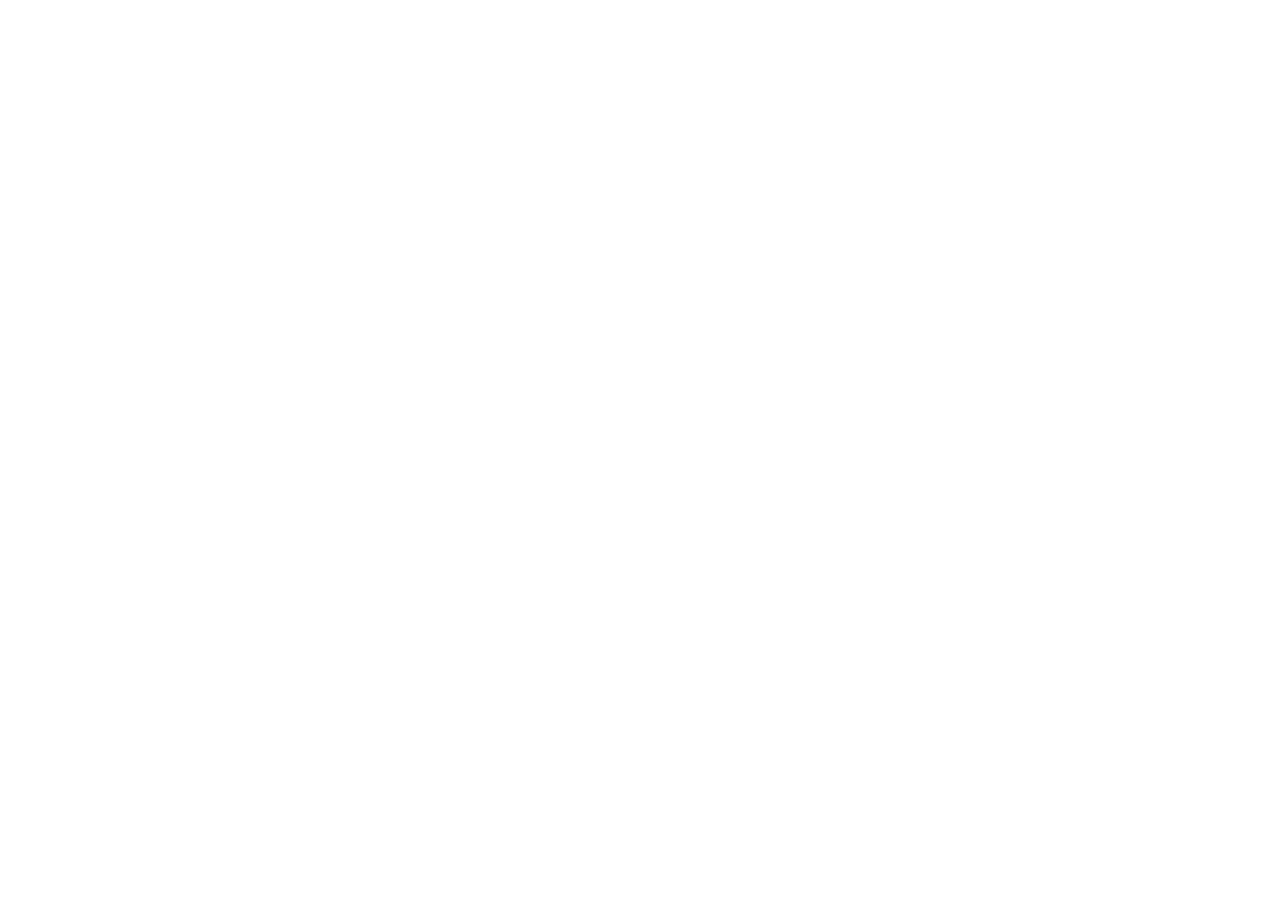
==== index.html @ c9246dcb "Initial commit" ====
<!DOCTYPE html>
<html lang="en">
  <head>
    <meta charset="UTF-8" />
    <meta http-equiv="X-UA-Compatible" content="IE=edge" />
    <meta name="viewport" content="width=device-width, initial-scale=1.0" />

    <!-- FONTES -->
    <link rel="preconnect" href="https://fonts.googleapis.com" />
    <link rel="preconnect" href="https://fonts.gstatic.com" crossorigin />
    <link
      href="https://fonts.googleapis.com/css2?family=Inter:wght@100;200;300;400;500;600;700;800;900&display=swap"
      rel="stylesheet"
    />

    <title>Git Search</title>
  </head>
  <body>

    <script type="module" src="./src/scripts/index.js"></script>
  </body>
</html>
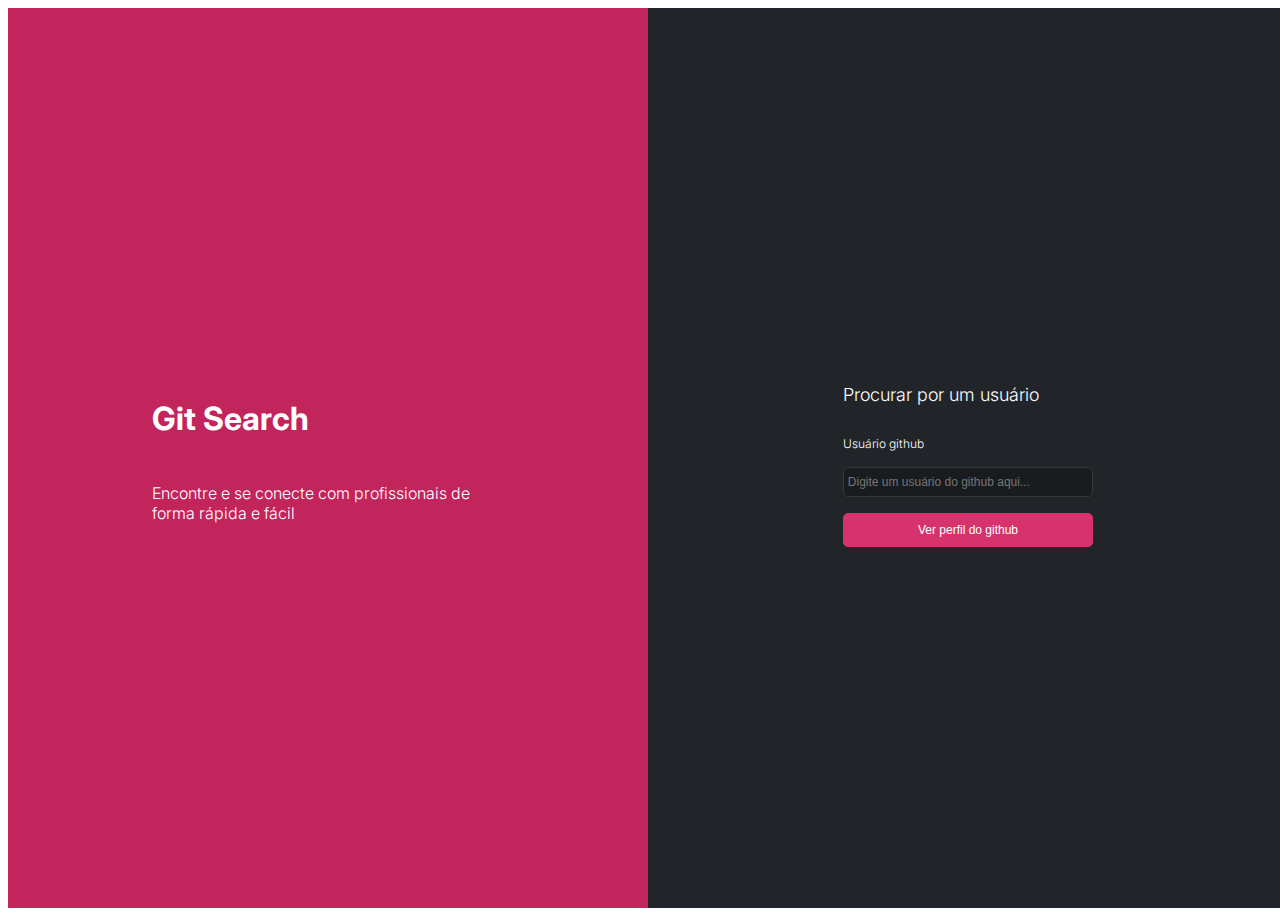
==== commit 3592583c: "render search com problema" ====
--- a/index.html
+++ b/index.html
@@ -1,22 +1,41 @@
 <!DOCTYPE html>
 <html lang="en">
-  <head>
-    <meta charset="UTF-8" />
-    <meta http-equiv="X-UA-Compatible" content="IE=edge" />
-    <meta name="viewport" content="width=device-width, initial-scale=1.0" />
 
-    <!-- FONTES -->
-    <link rel="preconnect" href="https://fonts.googleapis.com" />
-    <link rel="preconnect" href="https://fonts.gstatic.com" crossorigin />
-    <link
-      href="https://fonts.googleapis.com/css2?family=Inter:wght@100;200;300;400;500;600;700;800;900&display=swap"
-      rel="stylesheet"
-    />
+<head>
+  <meta charset="UTF-8" />
+  <meta http-equiv="X-UA-Compatible" content="IE=edge" />
+  <meta name="viewport" content="width=device-width, initial-scale=1.0" />
 
-    <title>Git Search</title>
-  </head>
-  <body>
+  <!-- FONTES -->
+  <link rel="preconnect" href="https://fonts.googleapis.com" />
+  <link rel="preconnect" href="https://fonts.gstatic.com" crossorigin />
+  <link href="https://fonts.googleapis.com/css2?family=Inter:wght@100;200;300;400;500;600;700;800;900&display=swap"
+    rel="stylesheet" />
 
-    <script type="module" src="./src/scripts/index.js"></script>
-  </body>
-</html>
+    <!-- CSS -->
+    <link rel="stylesheet" href="./src/styles/globalStyles.css">
+    <link rel="stylesheet" href="./src/styles/index.css">
+
+  <title>Git Search</title>
+</head>
+
+<body>
+  <main>
+    <div class="slogan__container">
+      <h1>Git Search</h1>
+      <p>Encontre e se conecte com profissionais de forma rápida e fácil</p>
+    </div>
+    <div class="form__container">
+      <div class="align__itens">
+        <h2>Procurar por um usuário</h2>
+        <span>Usuário github</span>
+        <input class="user__input" type="text" placeholder="Digite um usuário do github aqui...">
+        <button class="user__button">Ver perfil do github</button>
+      </div>
+    </div>
+  </main>
+  <script type="module" src="./src/scripts/index.js"></script>
+  <script type="module" src="./src/scripts/requests.js"></script>
+</body>
+
+</html>--- a/src/styles/globalStyles.css
+++ b/src/styles/globalStyles.css
@@ -0,0 +1,12 @@
+:root {
+  --color-brand-1: #c2255c;
+  --color-brand-2: #d6336c;
+  --color-grey-1: #191c1f;
+  --color-grey-2: #212529;
+  --color-grey-3: #33363a;
+  --color-grey-4: #373b3e;
+  --color-grey-6: #a6a8a9;
+  --color-grey-7: #ffffff;
+  --color-alert: #c22554;
+  --font-primary: "Inter", sans-serif;
+}
--- a/src/styles/index.css
+++ b/src/styles/index.css
@@ -0,0 +1,115 @@
+main {
+    display: flex;
+    justify-content: center;
+    align-items: center;
+
+    width: 100vw;
+    height: 100vh;
+
+    margin: 0;
+    padding: 0;
+
+    font-family: var(--font-primary);
+}
+
+.slogan__container {
+    background-color: var(--color-brand-1);
+
+    width: 50%;
+    height: 100%;
+
+    display: flex;
+    flex-direction: column;
+    gap: .5rem;
+
+    justify-content: center;
+    align-items: center;
+
+    color: var(--color-grey-7);
+
+}
+
+.slogan__container>h1,
+p {
+    width: 22rem;
+}
+
+.slogan__container>p {
+    font-weight: 300;
+}
+
+.form__container {
+    background-color: var(--color-grey-2);
+
+    width: 50%;
+    height: 100%;
+
+
+    display: flex;
+
+    justify-content: center;
+    align-items: center;
+
+    color: var(--color-grey-7);
+}
+
+.align__itens {
+    display: flex;
+    flex-direction: column;
+    gap: 1rem;
+
+}
+
+.align__itens>h2 {
+    font-size: 1.125rem;
+
+    font-weight: 300;
+}
+
+.align__itens>span {
+    font-size: .75rem;
+
+    font-weight: 300;
+}
+
+.align__itens>input {
+    width: 15rem;
+    height: 1.2rem;
+
+    font-size: .75rem;
+
+    font-weight: 300;
+
+    background-color: var(--color-grey-1);
+
+    border: solid 1px rgba(255, 255, 255, 0.12);
+
+    padding: .25rem;
+
+    border-radius: 0.31rem;
+}
+
+.align__itens>button {
+    width: 15.65rem;
+    height: .8rem;
+
+    font-size: .75rem;
+
+    font-weight: 300;
+
+    background-color: var(--color-brand-2);
+
+    border: solid 1px var(--color-brand-2);
+
+    color: var(--color-grey-7);
+
+    padding: 1rem;
+
+    border-radius: 0.31rem;
+
+    display: flex;
+    justify-content: center;
+    align-items: center;
+
+    cursor: pointer;
+}